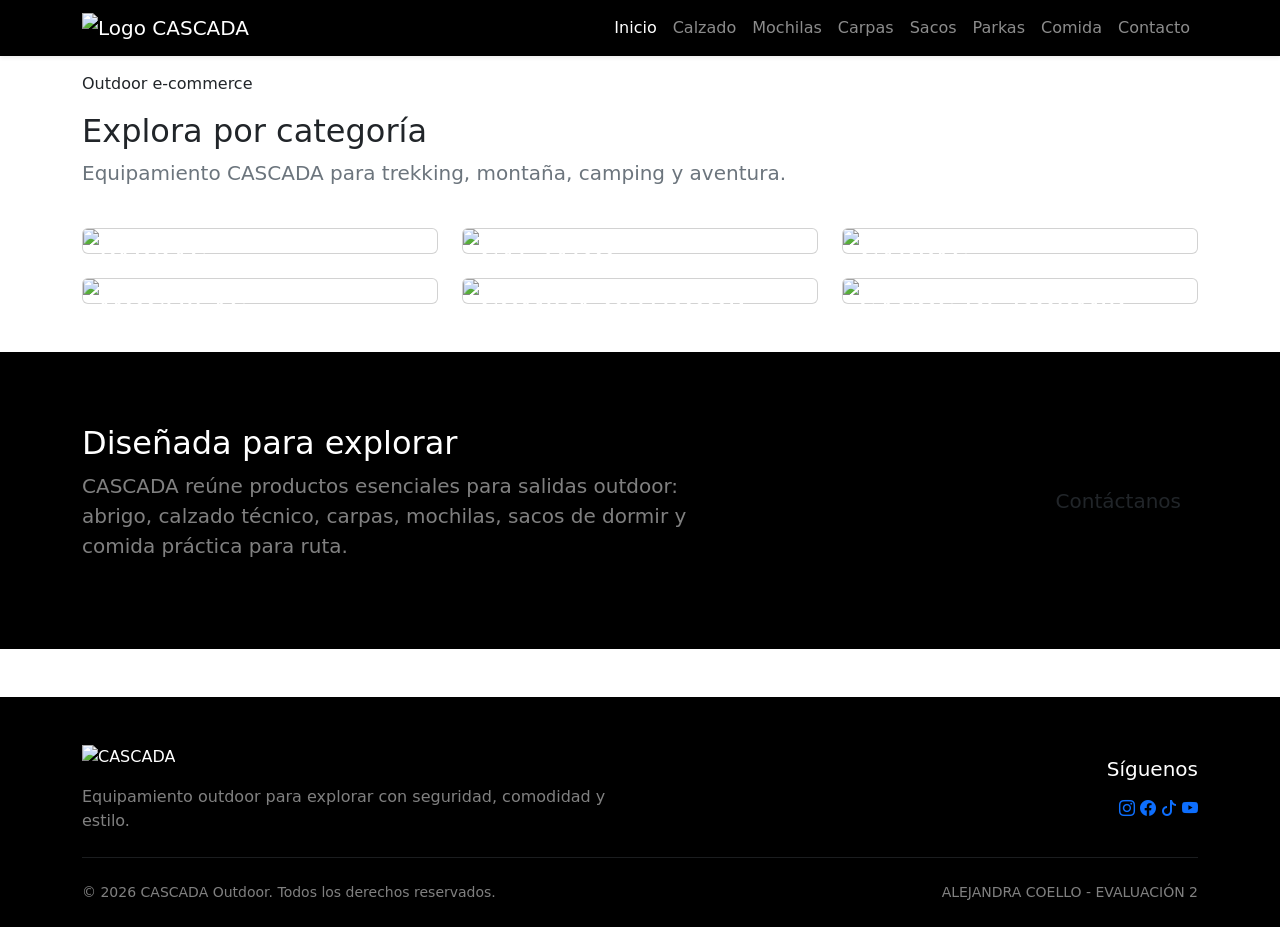
==== index.html @ bca911f9 "Add initial index.html for CASCADA Outdoor site" ====
<!doctype html>
<html lang="es">
<head>
  <meta charset="utf-8">
  <meta name="viewport" content="width=device-width, initial-scale=1">
  <title>Inicio | CASCADA Outdoor</title>
  <meta name="description" content="Tienda e-commerce outdoor CASCADA: parkas, calzado, mochilas, carpas, sacos de dormir y comida outdoor.">
  <link href="https://cdn.jsdelivr.net/npm/bootstrap@5.3.3/dist/css/bootstrap.min.css" rel="stylesheet">
  <link rel="stylesheet" href="https://cdn.jsdelivr.net/npm/bootstrap-icons@1.11.3/font/bootstrap-icons.min.css">
  <link rel="stylesheet" href="estilos.css">
</head>
<body><nav class="navbar navbar-expand-lg navbar-dark bg-black fixed-top shadow-sm">
  <div class="container">
    <a class="navbar-brand d-flex align-items-center gap-2" href="index.html"><img src="img/LOGO_CASCADA.png" alt="Logo CASCADA" class="nav-logo"></a>
    <button class="navbar-toggler" type="button" data-bs-toggle="collapse" data-bs-target="#navbarCascada" aria-controls="navbarCascada" aria-expanded="false" aria-label="Abrir menú">
      <span class="navbar-toggler-icon"></span>
    </button>
    <div class="collapse navbar-collapse" id="navbarCascada">
      <ul class="navbar-nav ms-auto mb-2 mb-lg-0 align-items-lg-center">
        <li class="nav-item"><a class="nav-link active" href="index.html">Inicio</a></li>
<li class="nav-item"><a class="nav-link " href="calzado.html">Calzado</a></li>
<li class="nav-item"><a class="nav-link " href="mochilas.html">Mochilas</a></li>
<li class="nav-item"><a class="nav-link " href="carpas.html">Carpas</a></li>
<li class="nav-item"><a class="nav-link " href="sacos.html">Sacos</a></li>
<li class="nav-item"><a class="nav-link " href="parkas.html">Parkas</a></li>
<li class="nav-item"><a class="nav-link " href="comida.html">Comida</a></li>
<li class="nav-item"><a class="nav-link " href="contacto.html">Contacto</a></li>
      </ul>
    </div>
  </div>
</nav>
<header>
  <div id="heroCarousel" class="carousel slide hero-carousel" data-bs-ride="carousel">
    <div class="carousel-indicators">
    <button type="button" data-bs-target="#heroCarousel" data-bs-slide-to="0" class="active" aria-label="Slide 1"></button>
    <button type="button" data-bs-target="#heroCarousel" data-bs-slide-to="1" class="" aria-label="Slide 2"></button>
    <button type="button" data-bs-target="#heroCarousel" data-bs-slide-to="2" class="" aria-label="Slide 3"></button>
    <button type="button" data-bs-target="#heroCarousel" data-bs-slide-to="3" class="" aria-label="Slide 4"></button>
    <button type="button" data-bs-target="#heroCarousel" data-bs-slide-to="4" class="" aria-label="Slide 5"></button>
    <button type="button" data-bs-target="#heroCarousel" data-bs-slide-to="5" class="" aria-label="Slide 6"></button>
  </div>
    <div class="carousel-inner"><div class="carousel-item active"><img src="img/banner-parkas.png" class="d-block w-100" alt="Banner Parkas">
  <div class="carousel-caption-custom d-none d-md-block">
    <div class="mini-divider"></div>
  </div>
</div>
<div class="carousel-item"><img src="img/banner-mochilas.png" class="d-block w-100" alt="Banner Mochilas">
  <div class="carousel-caption-custom d-none d-md-block">
    <div class="mini-divider"></div>
  </div>
</div>
<div class="carousel-item "><img src="img/banner-calzados.png" class="d-block w-100" alt="Banner Calzado">
  <div class="carousel-caption-custom d-none d-md-block">
    <div class="mini-divider"></div>
  </div>
</div>
<div class="carousel-item"><img src="img/banner-carpas.png" class="d-block w-100" alt="Banner Carpas">
  <div class="carousel-caption-custom d-none d-md-block">
    <div class="mini-divider"></div>
  </div>
</div>
<div class="carousel-item "><img src="img/banner-comida.png" class="d-block w-100" alt="Banner Comida Outdoor">
  <div class="carousel-caption-custom d-none d-md-block">
    <div class="mini-divider"></div>
  </div>
</div>
<div class="carousel-item "><img src="img/banner-sacos.png" class="d-block w-100" alt="Banner Sacos de Dormir">
  <div class="carousel-caption-custom d-none d-md-block">
    <div class="mini-divider"></div>
  </div>
</div></div>
    <button class="carousel-control-prev" type="button" data-bs-target="#heroCarousel" data-bs-slide="prev">
      <span class="carousel-control-prev-icon"></span>
    </button>
    <button class="carousel-control-next" type="button" data-bs-target="#heroCarousel" data-bs-slide="next">
      <span class="carousel-control-next-icon"></span>
    </button>
  </div>
</header>
<main>
  <section class="container py-5">
    <div class="row align-items-end mb-4">
      <div class="col-lg-8">
        <span class="badge-cascada">Outdoor e-commerce</span>
        <h2 class="section-title mt-3">Explora por categoría</h2>
        <p class="lead text-secondary">Equipamiento CASCADA para trekking, montaña, camping y aventura.</p>
      </div>
    </div>
    <div class="row g-4"><div class="col-md-6 col-lg-4">
  <a href="parkas.html" class="text-decoration-none">
    <div class="card category-card text-white"><img src="img/banner-parkas.png" class="card-img" alt="Parkas">
      <div class="card-img-overlay">
        <h3 class="fw-black text-uppercase">Parkas</h3>
      </div>
    </div>
  </a>
</div>
<div class="col-md-6 col-lg-4">
  <a href="calzado.html" class="text-decoration-none">
    <div class="card category-card text-white"><img src="img/banner-calzados.png" class="card-img" alt="Calzado">
      <div class="card-img-overlay">
        <h3 class="fw-black text-uppercase">Calzado</h3>
      </div>
    </div>
  </a>
</div>
<div class="col-md-6 col-lg-4">
  <a href="carpas.html" class="text-decoration-none">
    <div class="card category-card text-white"><img src="img/banner-carpas.png" class="card-img" alt="Carpas">
      <div class="card-img-overlay">
        <h3 class="fw-black text-uppercase">Carpas</h3>
      </div>
    </div>
  </a>
</div>
<div class="col-md-6 col-lg-4">
  <a href="mochilas.html" class="text-decoration-none">
    <div class="card category-card text-white"><img src="img/banner-mochilas.png" class="card-img" alt="Mochilas">
      <div class="card-img-overlay">
        <h3 class="fw-black text-uppercase">Mochilas</h3>
      </div>
    </div>
  </a>
</div>
<div class="col-md-6 col-lg-4">
  <a href="comida.html" class="text-decoration-none">
    <div class="card category-card text-white"><img src="img/banner-comida.png" class="card-img" alt="Comida Outdoor">
      <div class="card-img-overlay">
        <h3 class="fw-black text-uppercase">Comida Outdoor</h3>
      </div>
    </div>
  </a>
</div>
<div class="col-md-6 col-lg-4">
  <a href="sacos.html" class="text-decoration-none">
    <div class="card category-card text-white"><img src="img/banner-sacos.png" class="card-img" alt="Sacos de Dormir">
      <div class="card-img-overlay">
        <h3 class="fw-black text-uppercase">Sacos de Dormir</h3>
      </div>
    </div>
  </a>
</div>
</div>
  </section>
  <section class="bg-black text-white py-5">
    <div class="container py-4">
      <div class="row g-4 align-items-center">
        <div class="col-lg-7">
          <h2 class="section-title">Diseñada para explorar</h2>
          <p class="lead text-white-50">CASCADA reúne productos esenciales para salidas outdoor: abrigo, calzado técnico, carpas, mochilas, sacos de dormir y comida práctica para ruta.</p>
        </div>
        <div class="col-lg-5 text-lg-end"><a href="contacto.html" class="btn btn-orange btn-lg">Contáctanos</a>
        </div>
      </div>
    </div>
  </section>
</main>
<footer class="footer bg-black text-white pt-5 pb-4 mt-5">
  <div class="container">
    <div class="row g-4 align-items-center">
      <div class="col-md-6"><img src="img/LOGO_CASCADA.png" alt="CASCADA" class="footer-logo mb-3">
        <p class="mb-0 text-white-50">Equipamiento outdoor para explorar con seguridad, comodidad y estilo.</p>
      </div>
      <div class="col-md-6 text-md-end">
        <h5 class="text-orange mb-3">Síguenos</h5>
        <a class="social-link" href="#" aria-label="Instagram"><i class="bi bi-instagram"></i></a>
        <a class="social-link" href="#" aria-label="Facebook"><i class="bi bi-facebook"></i></a>
        <a class="social-link" href="#" aria-label="TikTok"><i class="bi bi-tiktok"></i></a>
        <a class="social-link" href="#" aria-label="YouTube"><i class="bi bi-youtube"></i></a>
      </div>
    </div>
    <hr class="border-secondary my-4">
    <div class="d-flex flex-column flex-md-row justify-content-between small text-white-50">
      <span>© 2026 CASCADA Outdoor. Todos los derechos reservados.</span>
      <span>ALEJANDRA COELLO - EVALUACIÓN 2</span>
    </div>
  </div>
</footer><script src="https://cdn.jsdelivr.net/npm/bootstrap@5.3.3/dist/js/bootstrap.bundle.min.js"></script>
<script src="assets/js/main.js"></script>
</body>
</html>
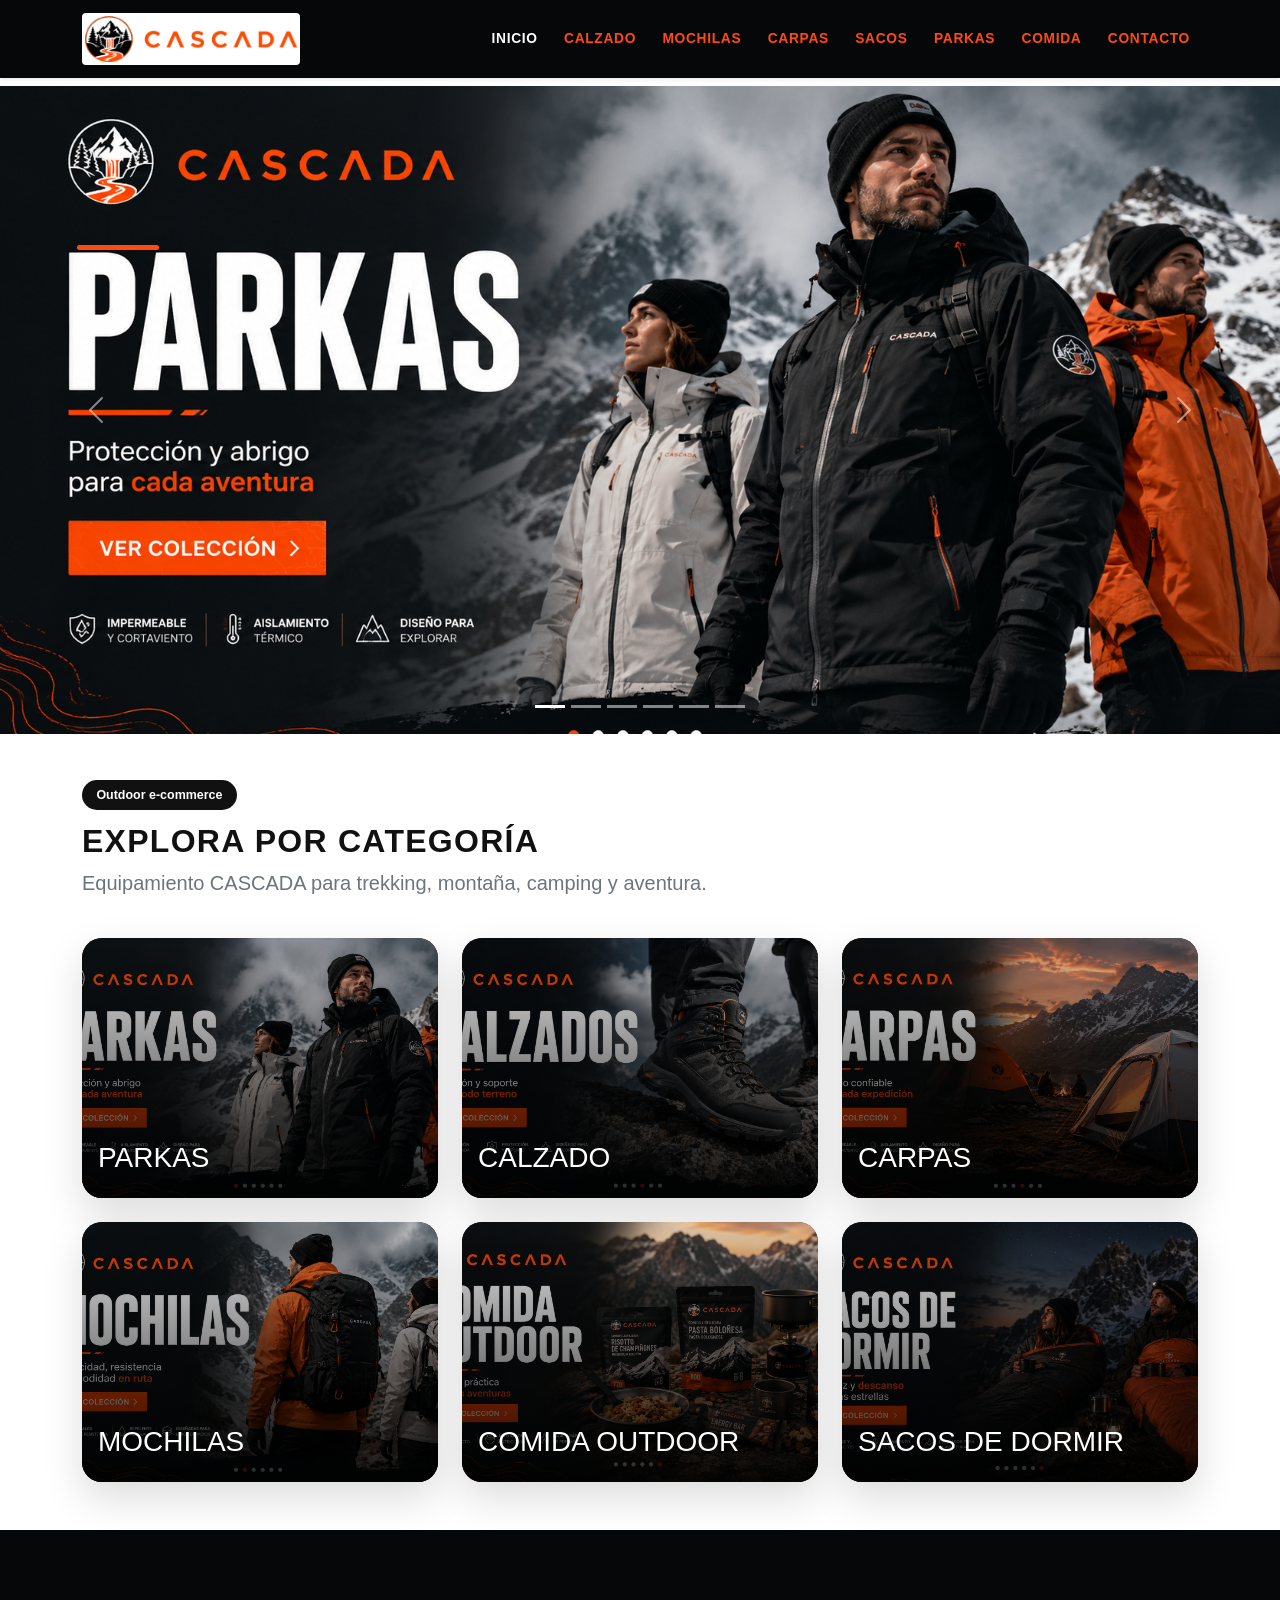
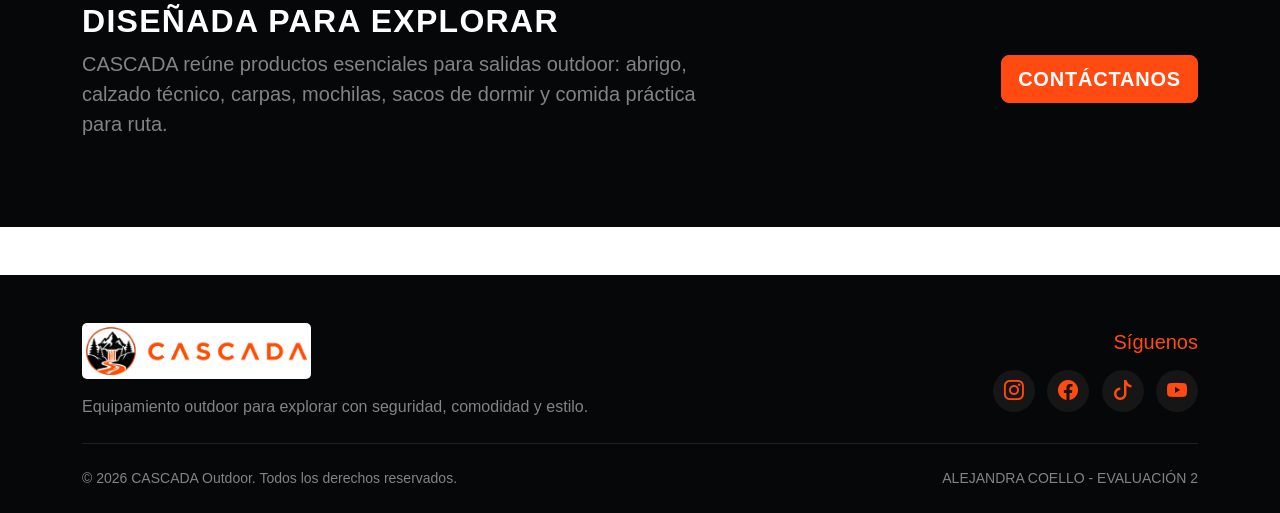
==== commit ae523d8d: "Add files via upload" ====
--- a/index.html
+++ b/index.html
@@ -178,4 +178,4 @@
 </footer><script src="https://cdn.jsdelivr.net/npm/bootstrap@5.3.3/dist/js/bootstrap.bundle.min.js"></script>
 <script src="assets/js/main.js"></script>
 </body>
-</html>
+</html>
--- a/estilos.css
+++ b/estilos.css
@@ -0,0 +1 @@
+ :root{--cascada-orange:#ff4b12;--cascada-black:#050708;--cascada-dark:#0d1113;--cascada-gray:#f4f4f4;}*{box-sizing:border-box}body{font-family:Arial, Helvetica, sans-serif;background:#fff;color:#111;padding-top:86px}.bg-black{background:#050708!important}.text-orange{color:var(--cascada-orange)!important}.btn-orange{background:var(--cascada-orange);border-color:var(--cascada-orange);color:#fff;font-weight:800;text-transform:uppercase;letter-spacing:.04em}.btn-orange:hover{background:#db3907;border-color:#db3907;color:#fff}.nav-logo{height:52px;width:auto;object-fit:contain;background:#fff;border-radius:4px;padding:3px}.navbar .nav-link{color:var(--cascada-orange)!important;text-transform:uppercase;font-size:.86rem;font-weight:800;letter-spacing:.05em;margin-left:.65rem}.navbar .nav-link:hover,.navbar .nav-link.active{color:#fff!important}.hero-carousel .carousel-item img{height:72vh;min-height:520px;object-fit:cover}.carousel-caption-custom{position:absolute;left:6%;top:22%;max-width:520px;color:#fff;text-shadow:0 2px 12px rgba(0,0,0,.55)}.carousel-caption-custom h1{font-size:clamp(3rem,7vw,6.8rem);font-weight:900;letter-spacing:.02em}.section-title{font-weight:900;text-transform:uppercase;letter-spacing:.04em}.category-card{border:0;border-radius:20px;overflow:hidden;background:#111;box-shadow:0 16px 40px rgba(0,0,0,.14);transition:.25s}.category-card:hover{transform:translateY(-6px)}.category-card img{height:260px;object-fit:cover;opacity:.9}.category-card .card-img-overlay{background:linear-gradient(180deg,transparent,rgba(0,0,0,.84));display:flex;align-items:flex-end}.product-hero{height:360px;border-radius:0 0 28px 28px;background-size:cover;background-position:center;position:relative;overflow:hidden}.product-hero::before{content:"";position:absolute;inset:0;background:linear-gradient(90deg,rgba(0,0,0,.78),rgba(0,0,0,.25),rgba(0,0,0,.1))}.product-hero .container{position:relative;z-index:2}.product-hero h1{font-size:clamp(2.5rem,6vw,5rem);font-weight:900;color:#fff;text-transform:uppercase}.product-card{border:0;border-radius:18px;overflow:hidden;box-shadow:0 12px 35px rgba(0,0,0,.12);height:100%;background:#fff}.product-card img{height:310px;width:100%;object-fit:cover;background:#f8f8f8}.product-card .price{font-size:1.25rem;color:var(--cascada-orange);font-weight:900}.badge-cascada{background:#111;color:#fff;border-radius:999px;padding:.5rem .9rem;font-weight:800;font-size:.78rem}.contact-panel{border-radius:22px;box-shadow:0 16px 40px rgba(0,0,0,.12);overflow:hidden}.form-control,.form-select{border-radius:12px;padding:.85rem 1rem}.footer-logo{height:56px;background:#fff;border-radius:5px;padding:4px}.social-link{display:inline-flex;align-items:center;justify-content:center;width:42px;height:42px;border-radius:50%;background:#161616;color:var(--cascada-orange);margin-left:.5rem;font-size:1.25rem;text-decoration:none}.social-link:hover{background:var(--cascada-orange);color:#fff}.mini-divider{width:82px;height:5px;background:var(--cascada-orange);border-radius:99px;margin:1rem 0 1.5rem}@media(max-width:991px){body{padding-top:76px}.hero-carousel .carousel-item img{height:58vh;min-height:390px}.carousel-caption-custom{top:18%;left:5%;max-width:440px}.nav-logo{height:44px}.product-hero{height:280px}.product-card img{height:250px}}
